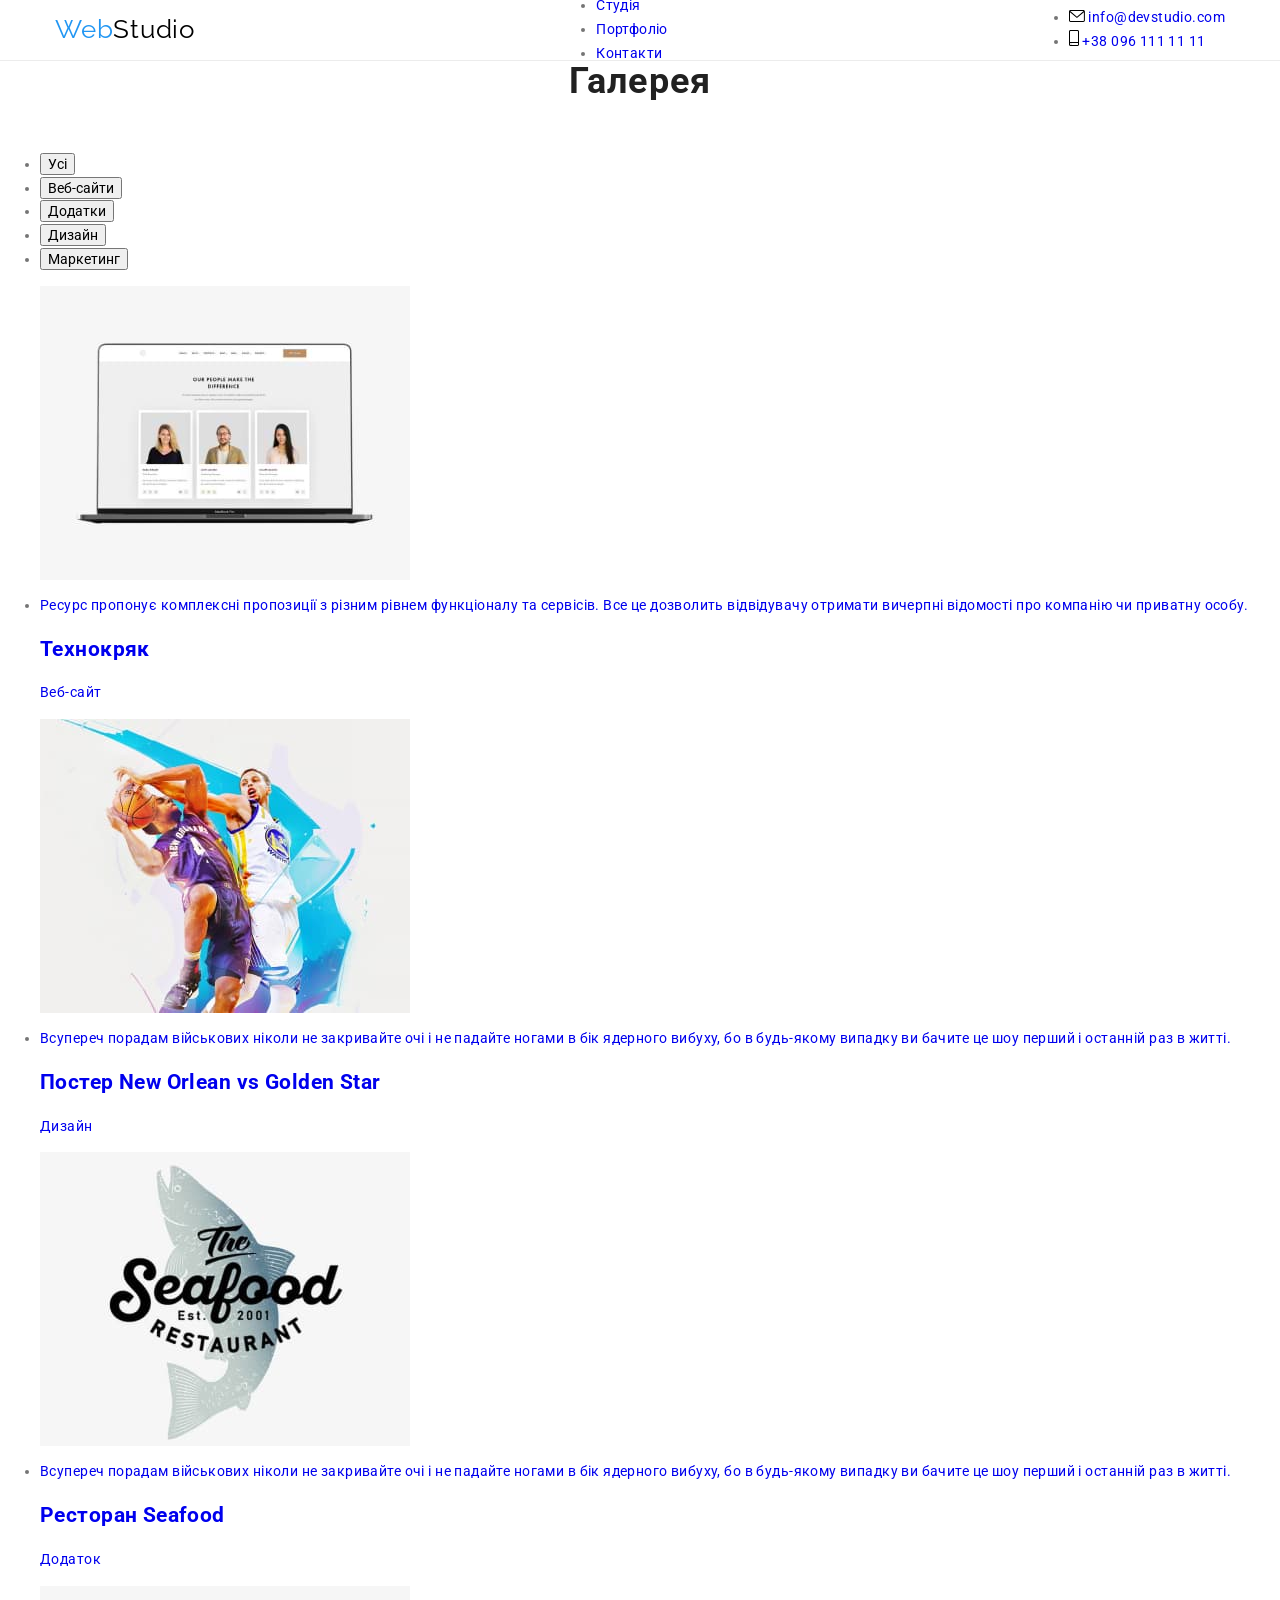
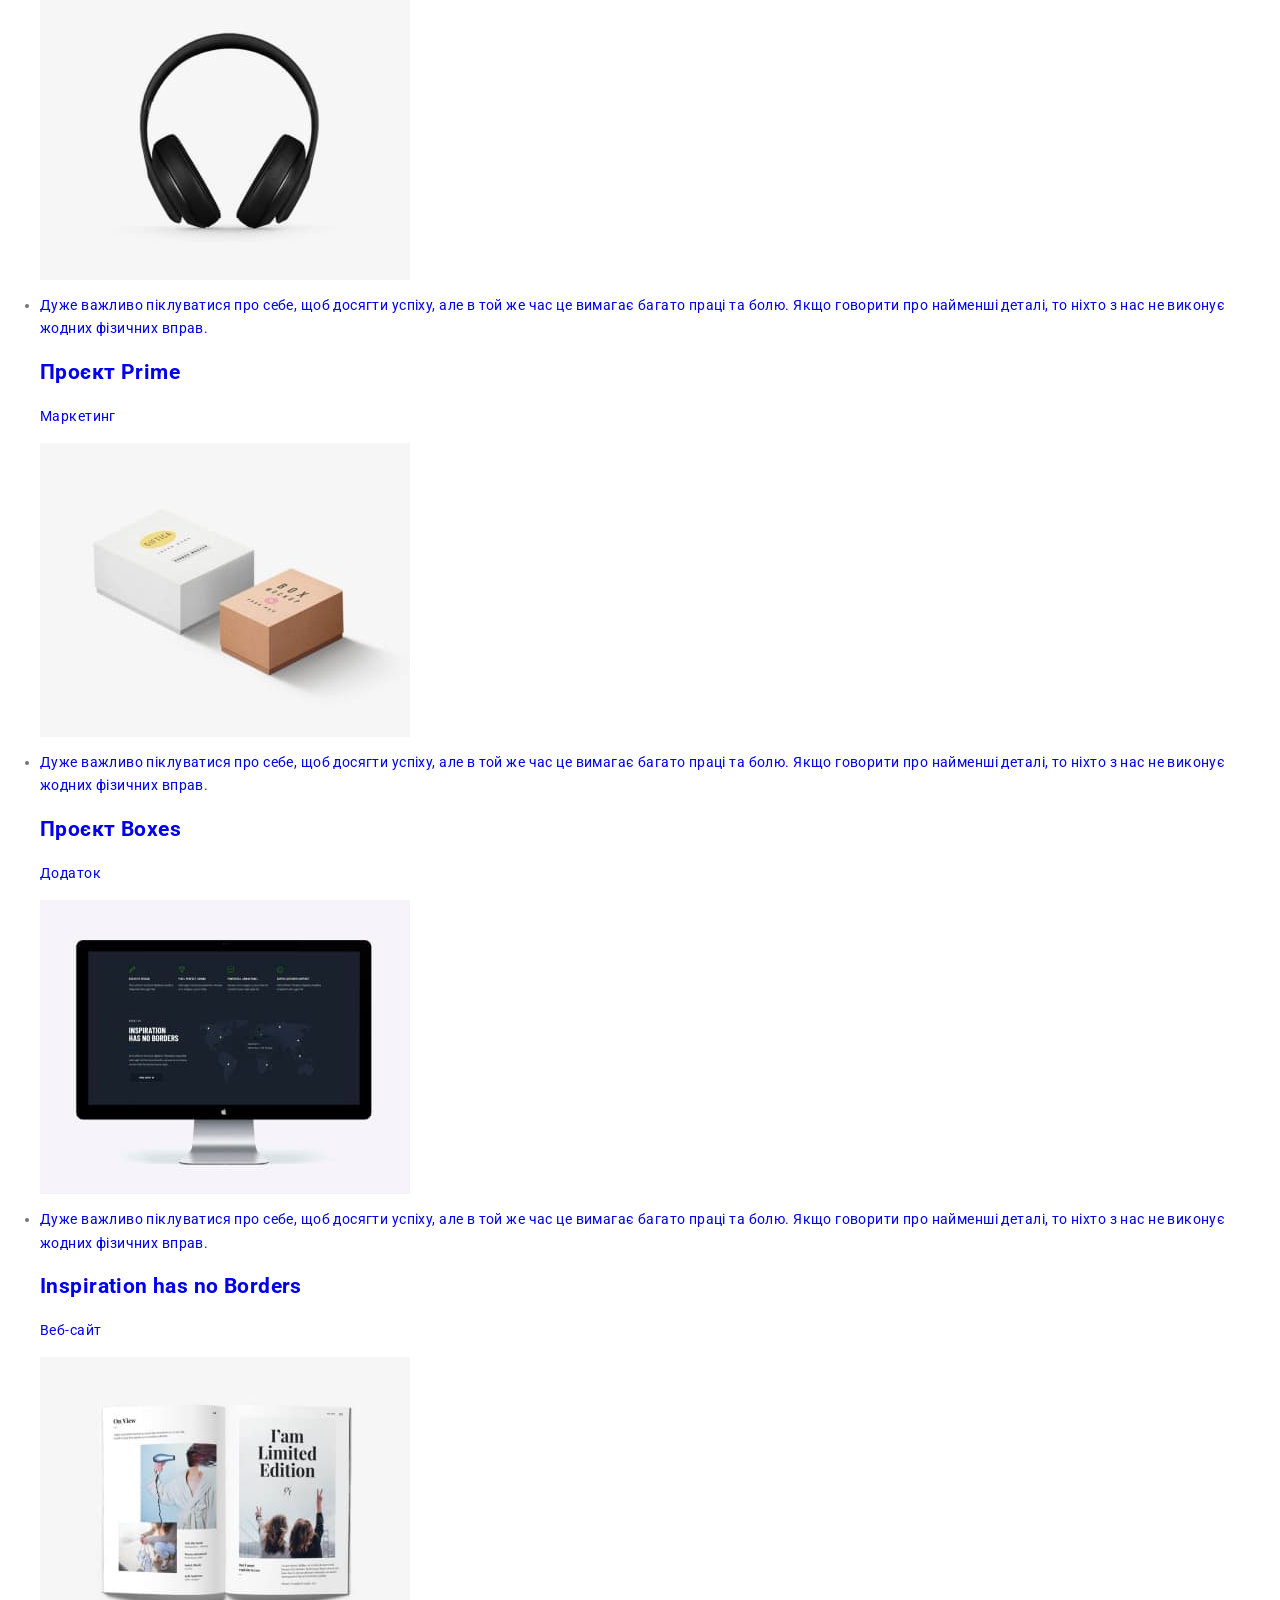
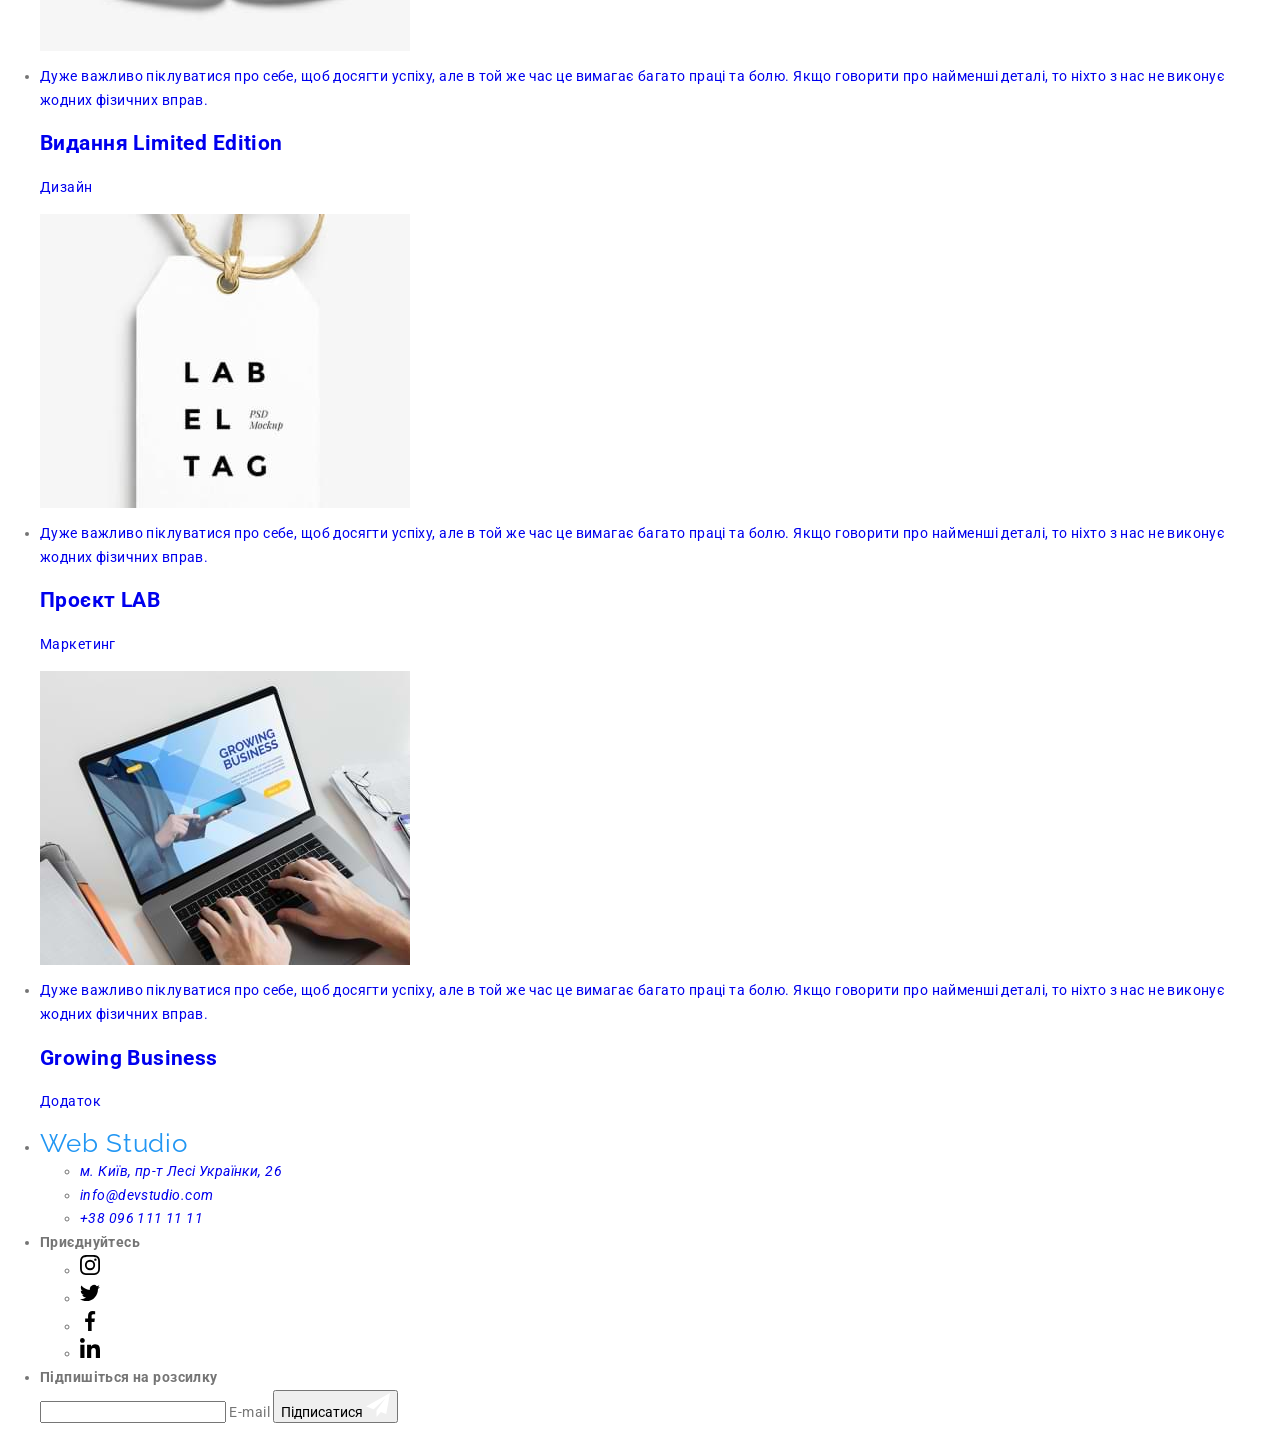
==== portfolio.html @ 3f986a4c "create mobile-menu" ====
<!DOCTYPE html>
<html lang="uk">
  <head>
    <meta charset="UTF-8" />
    <meta http-equiv="X-UA-Compatible" content="IE=edge" />
    <meta name="viewport" content="width=device-width, initial-scale=1.0" />
    <title>Портфоліо</title>
    <link
      href="https://fonts.googleapis.com/css2?family=Raleway:wght@700&family=Roboto:wght@400;500;700;900&display=swap"
      rel="stylesheet"
    />
    <link
      rel="stylesheet"
      href="https://cdnjs.cloudflare.com/ajax/libs/modern-normalize/1.1.0/modern-normalize.min.css"
    />
    <link rel="stylesheet" href="./css/main.min.css" />
  </head>

  <body>
     <!-- Header -->
    <header class="header">
      <div class="header-container">
        <a href="./index.html" class="logo" target="_self"
          >Web<span class="logo__header">Studio</span>
        </a>
        <ul class="header-nav">
          <li class="header-nav__item">
            <a
              href="./index.html"
              class="header-nav__link "
              >Студія</a
            >
          </li>
          <li class="header-nav__item">
            <a href="./portfolio.html" class="header-nav__link header-nav__current">Портфоліо</a>
          </li>
          <li class="header-nav__item">
            <a href="#" class="header-nav__link">Контакти</a>
          </li>
        </ul>

        <ul class="header-contacts">
          <li class="header-contacts__item">
            <a class="header-contacts__link" href="mailto:info@devstudio.com">
              <svg class="header-contacts__icon" width="16px" height="12px">
                <use href="./images/svg-icon/symbol-defs.svg#envelope"></use>
              </svg>
              info@devstudio.com
            </a>
          </li>
          <li class="header-contacts__item">
            <a class="header-contacts__link" href="tel:+380961111111">
              <svg class="header-contacts__icon" width="10px" height="16px">
                <use href="./images/svg-icon/symbol-defs.svg#smartphone"></use>
              </svg>
              +38 096 111 11 11</a
            >
          </li>
        </ul>
      </div>
    </header>

    <!-- Main content -->

    <main>
      <section class="gallery">
        <h1 class="section-title section-title--hidden">Галерея</h1>

        <div class="container">
          <ul class="gallery-buttons">
            <li class="gallery-buttons__item">
              <button type="button" class="gallery-buttons__button">Усі</button>
            </li>
            <li class="gallery-buttons__item">
              <button type="button" class="gallery-buttons__button">
                Веб-сайти
              </button>
            </li>
            <li class="gallery-buttons__item">
              <button type="button" class="gallery-buttons__button">
                Додатки
              </button>
            </li>
            <li class="gallery-buttons__item">
              <button type="button" class="gallery-buttons__button">
                Дизайн
              </button>
            </li>
            <li class="gallery-buttons__item">
              <button type="button" class="gallery-buttons__button">
                Маркетинг
              </button>
            </li>
          </ul>

          <ul class="card-set">
            <li class="gallery-card">
              <a class="gallery-card__link" href="#" target="_self">
                <div class="gallery-card__thumb">
                  <img
                    src="./images/portfolio/img-1.jpeg"
                    alt="Веб-сайт Технокряк"
                    width="370"
                  >
                  <p class="gallery-card__hover">
                    Ресурс пропонує комплексні пропозиції з різним рівнем
                    функціоналу та сервісів. Все це дозволить відвідувачу
                    отримати вичерпні відомості про компанію чи приватну особу.
                  </p>
                </div>

                <div class="gallery-card__caption">
                  <h2 class="gallery-card__title">Технокряк</h2>
                  <p class="gallery-card__text">Веб-сайт</p>
                </div>
              </a>
            </li>

            <li class="gallery-card">
              <a class="gallery-card__link link" href="#" target="_self">
                <div class="gallery-card__thumb">
                  <img
                    src="./images/portfolio/img-2.jpeg"
                    alt="Постер New Orlean vs Golden Star"
                    width="370"
                  >
                  <p class="gallery-card__hover">
                    Всупереч порадам військових ніколи не закривайте очі і не
                    падайте ногами в бік ядерного вибуху, бо в будь-якому
                    випадку ви бачите це шоу перший і останній раз в житті.
                  </p>
                </div>

                <div class="gallery-card__caption">
                  <h2 class="gallery-card__title">
                    Постер New Orlean vs Golden Star
                  </h2>
                  <p class="gallery-card__text">Дизайн</p>
                </div>
              </a>
            </li>

            <li class="gallery-card">
              <a class="gallery-card__link link" href="#" target="_self">
                <div class="gallery-card__thumb">
                  <img
                    src="./images/portfolio/img-3.jpeg"
                    alt="Лого ресторану Seafood"
                    width="370"
                  >
                  <p class="gallery-card__hover">
                    Всупереч порадам військових ніколи не закривайте очі і не
                    падайте ногами в бік ядерного вибуху, бо в будь-якому
                    випадку ви бачите це шоу перший і останній раз в житті.
                  </p>
                </div>

                <div class="gallery-card__caption">
                  <h2 class="gallery-card__title">
                    Ресторан Seafood
                  </h2>
                  <p class="gallery-card__text">Додаток</p>
                </div>
              </a>
            </li>

            <li class="gallery-card">
              <a class="gallery-card__link link" href="#" target="_self">
                <div class="gallery-card__thumb">
                  <img
                    src="./images/portfolio/img-4.jpeg"
                    alt="Навушники"
                    width="370"
                  >
                  <p class="gallery-card__hover">
                    Дуже важливо піклуватися про себе, щоб досягти успіху, але в
                    той же час це вимагає багато праці та болю. Якщо говорити
                    про найменші деталі, то ніхто з нас не виконує жодних
                    фізичних вправ.
                  </p>
                </div>
                <div class="gallery-card__caption">
                  <h2 class="gallery-card__title">Проєкт Prime</h2>
                  <p class="gallery-card__text">Маркетинг</p>
                </div>
              </a>
            </li>

            <li class="gallery-card">
              <a class="gallery-card__link link" href="#" target="_self">
                <div class="gallery-card__thumb">
                  <img
                    src="./images/portfolio/img-5.jpeg"
                    alt="Дві коробки"
                    width="370"
                  >
                  <p class="gallery-card__hover">
                    Дуже важливо піклуватися про себе, щоб досягти успіху, але в
                    той же час це вимагає багато праці та болю. Якщо говорити
                    про найменші деталі, то ніхто з нас не виконує жодних
                    фізичних вправ.
                  </p>
                </div>
                <div class="gallery-card__caption">
                  <h2 class="gallery-card__title">Проєкт Boxes</h2>
                  <p class="gallery-card__text">Додаток</p>
                </div>
              </a>
            </li>

            <li class="card-item">
              <a class="gallery-card__link link" href="#" target="_self">
                <div class="gallery-card__thumb">
                  <img
                    src="./images/portfolio/img-6.jpeg"
                    alt="Монітор"
                    width="370"
                  >
                  <p class="gallery-card__hover">
                    Дуже важливо піклуватися про себе, щоб досягти успіху, але в
                    той же час це вимагає багато праці та болю. Якщо говорити
                    про найменші деталі, то ніхто з нас не виконує жодних
                    фізичних вправ.
                  </p>
                </div>
                <div class="gallery-card__caption">
                  <h2 class="gallery-card__title">Inspiration has no Borders</h2>
                  <p class="gallery-card__text">Веб-сайт</p>
                </div>
              </a>
            </li>

            <li class="gallery-card">
              <a class="gallery-card__link link" href="#" target="_self">
                <div class="gallery-card__thumb">
                  <img
                    src="./images/portfolio/img-7.jpeg"
                    alt="Журнал Limited Edition"
                    width="370"
                  >
                  <p class="gallery-card__hover">
                    Дуже важливо піклуватися про себе, щоб досягти успіху, але в
                    той же час це вимагає багато праці та болю. Якщо говорити
                    про найменші деталі, то ніхто з нас не виконує жодних
                    фізичних вправ.
                  </p>
                </div>
                <div class="gallery-card__caption">
                  <h2 class="gallery-card__title">Видання Limited Edition</h2>
                  <p class="gallery-card__text">Дизайн</p>
                </div>
              </a>
            </li>

            <li class="gallery-card">
              <a class="gallery-card__link link" href="#" target="_self">
                <div class="gallery-card__thumb">
                  <img
                    src="./images/portfolio/img-8.jpeg"
                    alt="Лого LAB"
                    width="370"
                  >
                  <p class="gallery-card__hover">
                    Дуже важливо піклуватися про себе, щоб досягти успіху, але в
                    той же час це вимагає багато праці та болю. Якщо говорити
                    про найменші деталі, то ніхто з нас не виконує жодних
                    фізичних вправ.
                  </p>
                </div>
                <div class="gallery-card__caption">
                  <h2 class="gallery-card__title">Проєкт LAB</h2>
                  <p class="gallery-card__text">Маркетинг</p>
                </div>
              </a>
            </li>

            <li class="gallery-card">
              <a class="gallery-card__link link" href="#" target="_self">
                <div class="gallery-card__thumb">
                  <img
                    src="./images/portfolio/img-9.jpeg"
                    alt="Екран ноутбуку з відкритим сайтом"
                    width="370"
                  >
                  <p class="gallery-card__hover">
                    Дуже важливо піклуватися про себе, щоб досягти успіху, але в
                    той же час це вимагає багато праці та болю. Якщо говорити
                    про найменші деталі, то ніхто з нас не виконує жодних
                    фізичних вправ.
                  </p>
                </div>
                <div class="gallery-card__caption">
                  <h2 class="gallery-card__title">Growing Business</h2>
                  <p class="gallery-card__text">Додаток</p>
                </div>
              </a>
            </li>
          </ul>
        </div>
      </section>
    </main>

    <!-- Footer -->
    <footer class="footer">
      <div class="footer-container">
        <ul class="footer-list">
          <li class="footer-list__item">
            <a
              href="./index.html"
              target="_self"
              class="logo logo__footer"
            >
              Web<span class="logo__footer--white"> Studio </span>
            </a>

            <address>
              <ul class="footer-contacts">
                <li>
                  <a
                    class="footer-contacts__postaddress"
                    href="http://surl.li/cuoxe"
                    rel="noopener noreferrer nofollow"
                    target="_blank"
                  >
                    м. Київ, пр-т Лесі Українки, 26
                  </a>
                </li>
                <li>
                  <a
                    class="footer-contacts__mail"
                    href="mailto:info@devstudio.com"
                  >
                    info@devstudio.com
                  </a>
                </li>
                <li class="">
                  <a class="footer-contacts__tel link" href="tel:+380961111111">
                    +38 096 111 11 11
                  </a>
                </li>
              </ul>
            </address>
          </li>

          <li class="footer-list__item">
            <h4 class="footer-title">Приєднуйтесь</h4>
            <ul class="social-icons">
                  <li class="social-icons__item">
                    <a
                      class="social-icons__link social-icons__link--grey"
                      href="#"
                      target="_blank"
                      rel="noopener noreferrer"
                    >
                      <svg class="social-icons__icon" width="20" height="20">
                        <use
                          href="./images/svg-icon/symbol-defs.svg#instagram"
                        ></use>
                      </svg>
                    </a>
                  </li>

                  <li class="social-icons__item">
                    <a
                      class="social-icons__link social-icons__link--grey"
                      href="#"
                      target="_blank"
                      rel="noopener noreferrer"
                    >
                      <svg class="social-icons__icon" width="20" height="20">
                        <use
                          href="./images/svg-icon/symbol-defs.svg#twitter"
                        ></use>
                      </svg>
                    </a>
                  </li>

                  <li class="social-icons__item">
                    <a
                      class="social-icons__link social-icons__link--grey"
                      href="#"
                      target="_blank"
                      rel="noopener noreferrer"
                    >
                      <svg class="social-icons__icon" width="20" height="20">
                        <use
                          href="./images/svg-icon/symbol-defs.svg#facebook"
                        ></use>
                      </svg>
                    </a>
                  </li>

                  <li class="social-icons__item">
                    <a
                      class="social-icons__link social-icons__link--grey"
                      href="#"
                      target="_blank"
                      rel="noopener noreferrer"
                    >
                      <svg class="social-icons__icon" width="20" height="20">
                        <use
                          href="./images/svg-icon/symbol-defs.svg#linkedin"
                        ></use>
                      </svg>
                    </a>
                  </li>
                </ul>
          </li>

          <li class="footer-list__item">
            <h4 class="footer-title">Підпишіться на розсилку</h4>
            <div class="subscription-form">
              <label class="subscription-form__field">
                <input
                  type="email"
                  class="subscription-form__input"
                  name="mail"
                  placeholder=" "
                />
                <span class="subscription-form__label">E-mail</span>
              </label>

              <button
                type="submit"
                class="subscription-form__button button"
                data-modal-open
              >
                Підписатися
                <svg width="24" height="24" class="subscription-button__icon">
                  <use href="./images/svg-icon/symbol-defs.svg#icon-send"></use>
                </svg>
              </button>
            </div>
          </li>
        </ul>
      </div>
    </footer>
  </body>
</html>
---- css/main.min.css ----
.menu-socials,.menu-contacts,.menu-container__list{padding:0;margin:0;list-style:none}.menu-socials__item,.menu-container__link{text-decoration:none}.header{margin-left:auto;margin-right:auto}.header-container{margin:0 auto;padding-left:15px;padding-right:15px}@media screen and (min-width: 480px){.header-container{width:480px}}@media screen and (min-width: 768px){.header-container{width:768px}}@media screen and (min-width: 1200px){.header-container{width:1200px}}body{background-color:#fff;color:#757575;font-family:"roboto",sans-serif;letter-spacing:.03em;font-size:14px;line-height:1.7}.no-scroll{overflow:hidden}h1,h2,h3,h4{margin:0}a{text-decoration:none}img{display:block}.section-title{font-size:36px;font-weight:700;line-height:1.16;text-align:center;letter-spacing:.03em;color:#212121;margin-top:0;margin-bottom:50px}.logo{color:#2196f3;font-family:raleway,sans-serif;font-size:26px;line-height:1.2;letter-spacing:.03em}.logo__header{color:#000}.header{position:relative;border-bottom:1px solid #ececec}.header-container{display:flex;align-items:center;justify-content:center;align-items:center;justify-content:space-between;height:60px;margin-left:auto;margin-right:auto}@media(max-width: 479px){.navigation{display:none}}.menu-container .menu-toggle{position:absolute;top:10px;right:15px}.menu-toggle,.menu-toggle--close{min-height:40px;min-width:40px;display:flex;align-items:center;justify-content:center;margin:0;padding:0;background-color:rgba(0,0,0,0);border:none;outline:none}@media(min-width: 480px){.menu-button{display:none}}.menu-toggle:hover,.menu-toggle:focus{fill:#2196f3}.menu-container{position:absolute;top:0;left:0;width:100vw;height:100vh;padding:48px 0px 48px 40px;background-color:#fff;z-index:888;transform:translateY(-100%)}.menu-container.is-open{transform:translateY(0)}.menu-container__item:not(:last-child){margin-bottom:32px}.menu-container__item:last-child{margin-bottom:302px}.menu-container__link{font-size:40px;font-weight:500;line-height:1.17;letter-spacing:.02em;color:#212121}.menu-contacts__tel{font-size:34px;font-weight:500;line-height:1.14;letter-spacing:.02em;color:#2196f3}.menu-contacts__mail{font-size:24px;font-weight:500;line-height:1.16;letter-spacing:.02em;color:#757575}.menu-contacts__item:first-child{margin-bottom:32px}.menu-contacts__item:nth-child(2){margin-bottom:64px}.menu-socials{display:flex;width:357px;justify-content:space-between}.menu-socials__item{font-size:18px;font-weight:500;line-height:1.7;letter-spacing:.02}.menu-socials__item a{color:#2196f3}.menu-socials__item:not(:last-child){border:1px solid red}/*# sourceMappingURL=main.min.css.map */
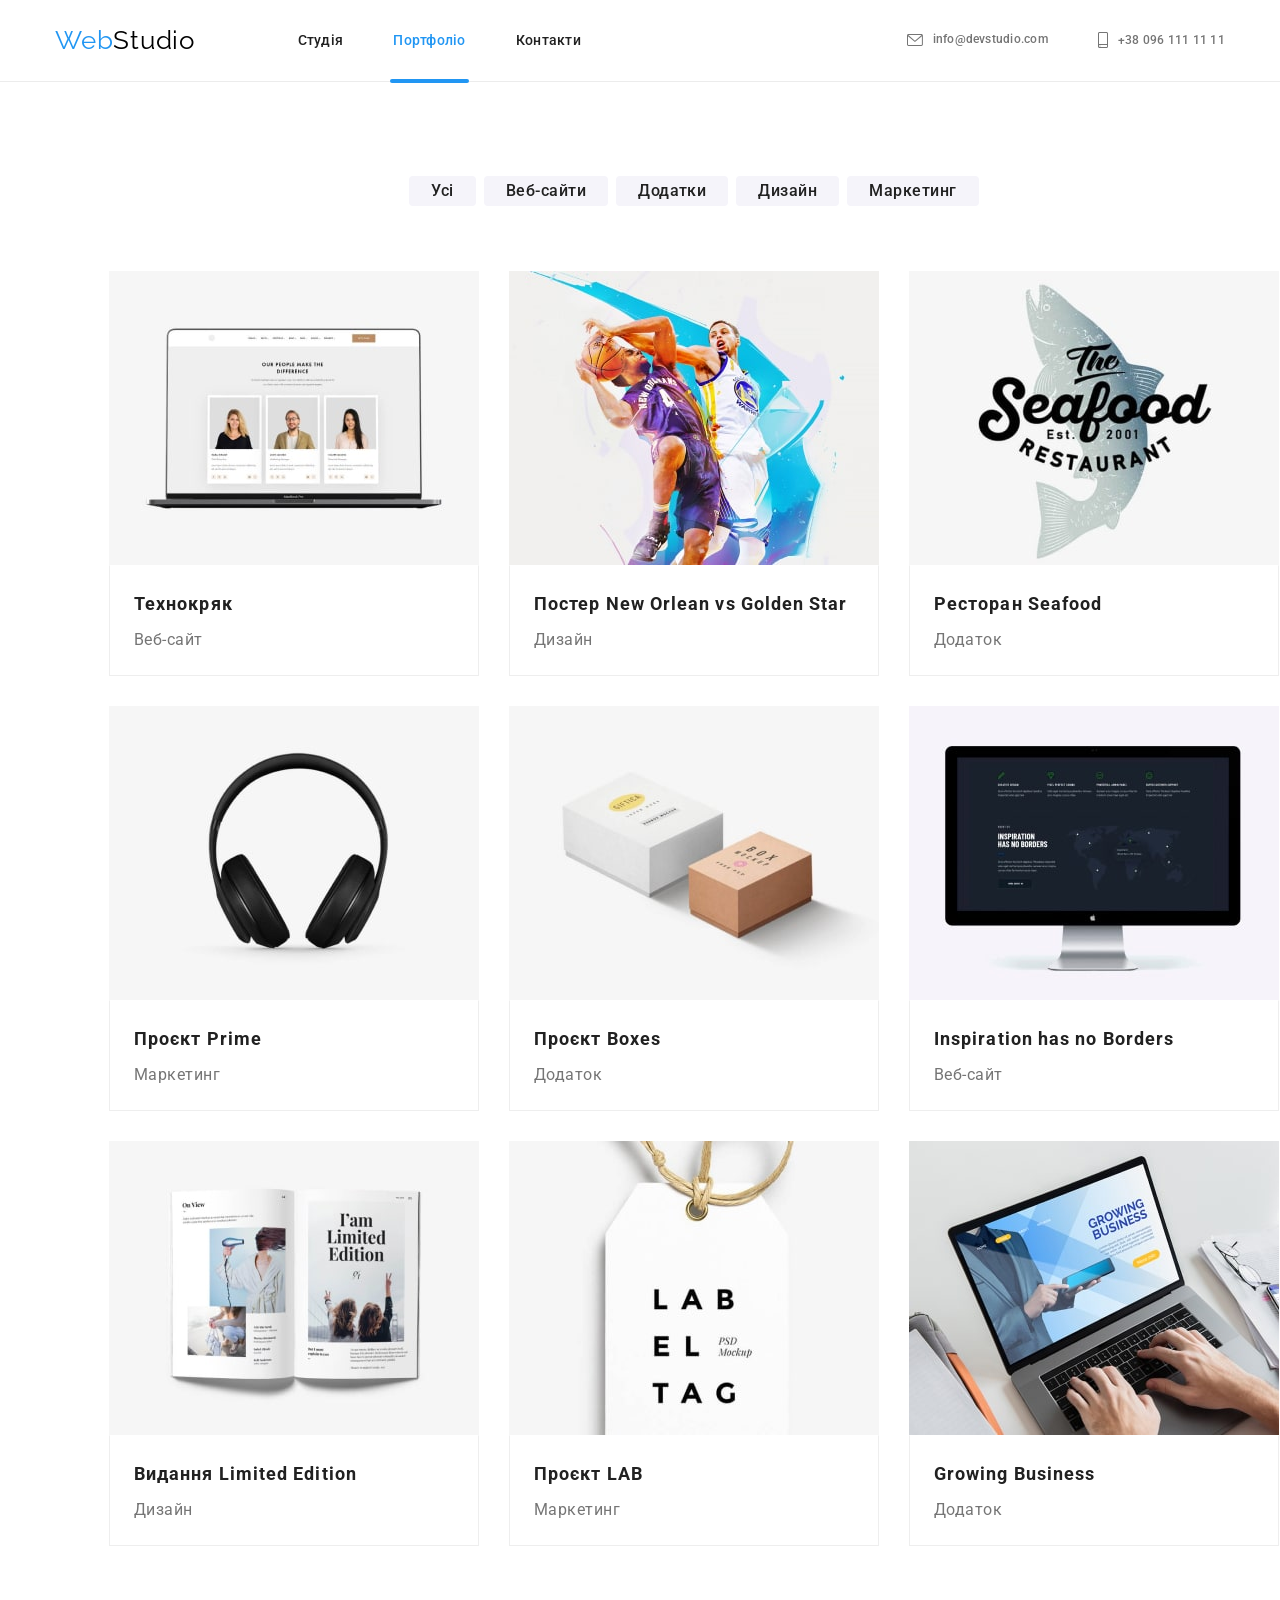
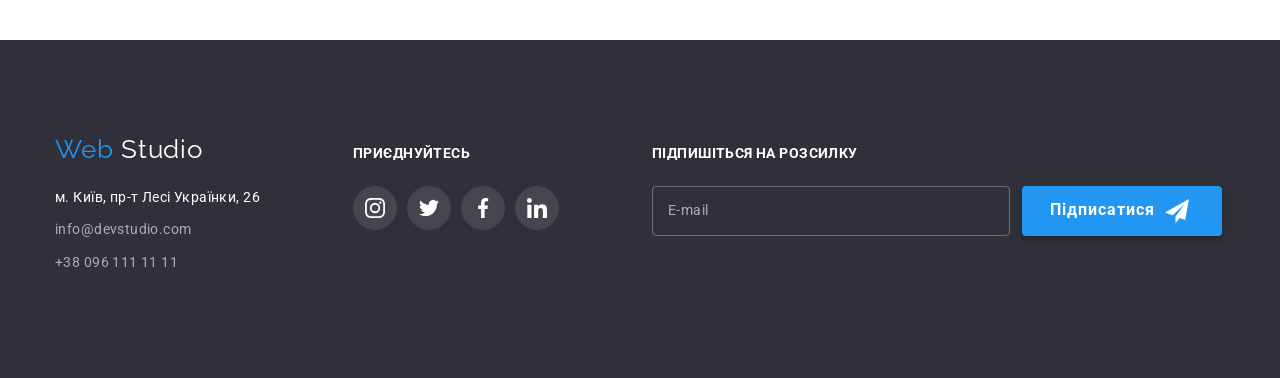
==== commit 461e002c: "changed portfolio" ====
--- a/portfolio.html
+++ b/portfolio.html
@@ -18,21 +18,30 @@
 
   <body>
      <!-- Header -->
-    <header class="header">
+     <header class="header">
       <div class="header-container">
         <a href="./index.html" class="logo" target="_self"
           >Web<span class="logo__header">Studio</span>
         </a>
+
+        <button
+          class="menu-toggle js-open-menu"
+          aria-expanded="false"
+          aria-controls="mobile-menu"
+        >
+          <svg width="40" height="40" aria-label="Перемикач мобільного меню">
+            <use href="./images/svg-icon/symbol-defs.svg#burger"></use>
+          </svg>
+        </button>
+
         <ul class="header-nav">
           <li class="header-nav__item">
-            <a
-              href="./index.html"
-              class="header-nav__link "
+            <a href="./index.html" class="header-nav__link"
               >Студія</a
             >
           </li>
           <li class="header-nav__item">
-            <a href="./portfolio.html" class="header-nav__link header-nav__current">Портфоліо</a>
+            <a href="./portfolio.html" class="header-nav__link  header-nav__current">Портфоліо</a>
           </li>
           <li class="header-nav__item">
             <a href="#" class="header-nav__link">Контакти</a>
@@ -42,21 +51,26 @@
         <ul class="header-contacts">
           <li class="header-contacts__item">
             <a class="header-contacts__link" href="mailto:info@devstudio.com">
-              <svg class="header-contacts__icon" width="16px" height="12px">
+              <svg class="header-contacts__icon header-contacts__icon--envelop">
                 <use href="./images/svg-icon/symbol-defs.svg#envelope"></use>
               </svg>
               info@devstudio.com
             </a>
           </li>
+
           <li class="header-contacts__item">
             <a class="header-contacts__link" href="tel:+380961111111">
-              <svg class="header-contacts__icon" width="10px" height="16px">
+              <svg class="header-contacts__icon header-contacts__icon--smartphone">
                 <use href="./images/svg-icon/symbol-defs.svg#smartphone"></use>
               </svg>
               +38 096 111 11 11</a
             >
           </li>
         </ul>
+
+        <!-- <div class="navigation">
+          
+        </div> -->
       </div>
     </header>
 
@@ -97,11 +111,45 @@
             <li class="gallery-card">
               <a class="gallery-card__link" href="#" target="_self">
                 <div class="gallery-card__thumb">
-                  <img
-                    src="./images/portfolio/img-1.jpeg"
-                    alt="Веб-сайт Технокряк"
-                    width="370"
-                  >
+                  <picture>
+                    <source
+                      srcset="
+                      ./images/portfolio/desk/img-0-desk-1x.jpg 1x,
+                      ./images/portfolio/desk/img-0-desk-2x.jpg 2x
+                      "
+                      media="(min-width: 1200px)"
+                    />
+
+                    <source
+                      srcset="
+                      ./images/portfolio/tab/img-0-tab-1x.jpg 1x,
+                      ./images/portfolio/tab/img-0-tab-2x.jpg 2x
+                      "
+                      media="(min-width: 768px)"
+                    />
+
+                    <source
+                      srcset="
+                      ./images/portfolio/mob/img-0-mob-1x.jpg 1x,
+                      ./images/portfolio/mob/img-0-mob-2x.jpg 2x
+                      "
+                      media="(min-width: 480px)"
+                    />
+
+                    <source
+                      srcset="
+                      ./images/portfolio/320/img-0-320-1x.jpg 1x,
+                      ./images/portfolio/320/img-0-320-2x.jpg 2x
+                      "
+                      media="(max-width: 479px)"
+                    />
+
+                    <img src="./images/portfolio/desk/img-0-desk-1x.jpg" alt="Технокряк">
+                    
+                  </picture>
+                    
+    
+      
                   <p class="gallery-card__hover">
                     Ресурс пропонує комплексні пропозиції з різним рівнем
                     функціоналу та сервісів. Все це дозволить відвідувачу
@@ -119,11 +167,42 @@
             <li class="gallery-card">
               <a class="gallery-card__link link" href="#" target="_self">
                 <div class="gallery-card__thumb">
-                  <img
-                    src="./images/portfolio/img-2.jpeg"
-                    alt="Постер New Orlean vs Golden Star"
-                    width="370"
-                  >
+                  <picture>
+                    <source
+                      srcset="
+                      ./images/portfolio/desk/img-1-desk-1x.jpg 1x,
+                      ./images/portfolio/desk/img-1-desk-2x.jpg 2x
+                      "
+                      media="(min-width: 1200px)"
+                    />
+
+                    <source
+                      srcset="
+                      ./images/portfolio/tab/img-1-tab-1x.jpg 1x,
+                      ./images/portfolio/tab/img-1-tab-2x.jpg 2x
+                      "
+                      media="(min-width: 768px)"
+                    />
+
+                    <source
+                      srcset="
+                      ./images/portfolio/mob/img-1-mob-1x.jpg 1x,
+                      ./images/portfolio/mob/img-1-mob-2x.jpg 2x
+                      "
+                      media="(min-width: 480px)"
+                    />
+
+                    <source
+                      srcset="
+                      ./images/portfolio/320/img-1-320-1x.jpg 1x,
+                      ./images/portfolio/320/img-1-320-2x.jpg 2x
+                      "
+                      media="(max-width: 479px)"
+                    />
+
+                    <img src="./images/portfolio/desk/img-1-desk-1x.jpg" alt="Технокряк">
+                    
+                  </picture>
                   <p class="gallery-card__hover">
                     Всупереч порадам військових ніколи не закривайте очі і не
                     падайте ногами в бік ядерного вибуху, бо в будь-якому
@@ -143,11 +222,42 @@
             <li class="gallery-card">
               <a class="gallery-card__link link" href="#" target="_self">
                 <div class="gallery-card__thumb">
-                  <img
-                    src="./images/portfolio/img-3.jpeg"
-                    alt="Лого ресторану Seafood"
-                    width="370"
-                  >
+                  <picture>
+                    <source
+                      srcset="
+                      ./images/portfolio/desk/img-2-desk-1x.jpg 1x,
+                      ./images/portfolio/desk/img-2-desk-2x.jpg 2x
+                      "
+                      media="(min-width: 1200px)"
+                    />
+
+                    <source
+                      srcset="
+                      ./images/portfolio/tab/img-2-tab-1x.jpg 1x,
+                      ./images/portfolio/tab/img-2-tab-2x.jpg 2x
+                      "
+                      media="(min-width: 768px)"
+                    />
+
+                    <source
+                      srcset="
+                      ./images/portfolio/mob/img-2-mob-1x.jpg 1x,
+                      ./images/portfolio/mob/img-2-mob-2x.jpg 2x
+                      "
+                      media="(min-width: 480px)"
+                    />
+
+                    <source
+                      srcset="
+                      ./images/portfolio/320/img-2-320-1x.jpg 1x,
+                      ./images/portfolio/320/img-2-320-2x.jpg 2x
+                      "
+                      media="(max-width: 479px)"
+                    />
+
+                    <img src="./images/portfolio/desk/img-2-desk-1x.jpg" alt="Технокряк">
+                    
+                  </picture>
                   <p class="gallery-card__hover">
                     Всупереч порадам військових ніколи не закривайте очі і не
                     падайте ногами в бік ядерного вибуху, бо в будь-якому
@@ -167,11 +277,42 @@
             <li class="gallery-card">
               <a class="gallery-card__link link" href="#" target="_self">
                 <div class="gallery-card__thumb">
-                  <img
-                    src="./images/portfolio/img-4.jpeg"
-                    alt="Навушники"
-                    width="370"
-                  >
+                  <picture>
+                    <source
+                      srcset="
+                      ./images/portfolio/desk/img-3-desk-1x.jpg 1x,
+                      ./images/portfolio/desk/img-3-desk-2x.jpg 2x
+                      "
+                      media="(min-width: 1200px)"
+                    />
+
+                    <source
+                      srcset="
+                      ./images/portfolio/tab/img-3-tab-1x.jpg 1x,
+                      ./images/portfolio/tab/img-3-tab-2x.jpg 2x
+                      "
+                      media="(min-width: 768px)"
+                    />
+
+                    <source
+                      srcset="
+                      ./images/portfolio/mob/img-3-mob-1x.jpg 1x,
+                      ./images/portfolio/mob/img-3-mob-2x.jpg 2x
+                      "
+                      media="(min-width: 480px)"
+                    />
+
+                    <source
+                      srcset="
+                      ./images/portfolio/320/img-3-320-1x.jpg 1x,
+                      ./images/portfolio/320/img-3-320-2x.jpg 2x
+                      "
+                      media="(max-width: 479px)"
+                    />
+
+                    <img src="./images/portfolio/desk/img-3-desk-1x.jpg" alt="Технокряк">
+                    
+                  </picture>
                   <p class="gallery-card__hover">
                     Дуже важливо піклуватися про себе, щоб досягти успіху, але в
                     той же час це вимагає багато праці та болю. Якщо говорити
@@ -189,11 +330,42 @@
             <li class="gallery-card">
               <a class="gallery-card__link link" href="#" target="_self">
                 <div class="gallery-card__thumb">
-                  <img
-                    src="./images/portfolio/img-5.jpeg"
-                    alt="Дві коробки"
-                    width="370"
-                  >
+                  <picture>
+                    <source
+                      srcset="
+                      ./images/portfolio/desk/img-4-desk-1x.jpg 1x,
+                      ./images/portfolio/desk/img-4-desk-2x.jpg 2x
+                      "
+                      media="(min-width: 1200px)"
+                    />
+
+                    <source
+                      srcset="
+                      ./images/portfolio/tab/img-4-tab-1x.jpg 1x,
+                      ./images/portfolio/tab/img-4-tab-2x.jpg 2x
+                      "
+                      media="(min-width: 768px)"
+                    />
+
+                    <source
+                      srcset="
+                      ./images/portfolio/mob/img-4-mob-1x.jpg 1x,
+                      ./images/portfolio/mob/img-4-mob-2x.jpg 2x
+                      "
+                      media="(min-width: 480px)"
+                    />
+
+                    <source
+                      srcset="
+                      ./images/portfolio/320/img-4-320-1x.jpg 1x,
+                      ./images/portfolio/320/img-4-320-2x.jpg 2x
+                      "
+                      media="(max-width: 479px)"
+                    />
+
+                    <img src="./images/portfolio/desk/img-4-desk-1x.jpg" alt="Технокряк">
+                    
+                  </picture>
                   <p class="gallery-card__hover">
                     Дуже важливо піклуватися про себе, щоб досягти успіху, але в
                     той же час це вимагає багато праці та болю. Якщо говорити
@@ -211,11 +383,42 @@
             <li class="card-item">
               <a class="gallery-card__link link" href="#" target="_self">
                 <div class="gallery-card__thumb">
-                  <img
-                    src="./images/portfolio/img-6.jpeg"
-                    alt="Монітор"
-                    width="370"
-                  >
+                  <picture>
+                    <source
+                      srcset="
+                      ./images/portfolio/desk/img-5-desk-1x.jpg 1x,
+                      ./images/portfolio/desk/img-5-desk-2x.jpg 2x
+                      "
+                      media="(min-width: 1200px)"
+                    />
+
+                    <source
+                      srcset="
+                      ./images/portfolio/tab/img-5-tab-1x.jpg 1x,
+                      ./images/portfolio/tab/img-5-tab-2x.jpg 2x
+                      "
+                      media="(min-width: 768px)"
+                    />
+
+                    <source
+                      srcset="
+                      ./images/portfolio/mob/img-5-mob-1x.jpg 1x,
+                      ./images/portfolio/mob/img-5-mob-2x.jpg 2x
+                      "
+                      media="(min-width: 480px)"
+                    />
+
+                    <source
+                      srcset="
+                      ./images/portfolio/320/img-5-320-1x.jpg 1x,
+                      ./images/portfolio/320/img-5-320-2x.jpg 2x
+                      "
+                      media="(max-width: 479px)"
+                    />
+
+                    <img src="./images/portfolio/desk/img-5-desk-1x.jpg" alt="Технокряк">
+                    
+                  </picture>
                   <p class="gallery-card__hover">
                     Дуже важливо піклуватися про себе, щоб досягти успіху, але в
                     той же час це вимагає багато праці та болю. Якщо говорити
@@ -233,11 +436,42 @@
             <li class="gallery-card">
               <a class="gallery-card__link link" href="#" target="_self">
                 <div class="gallery-card__thumb">
-                  <img
-                    src="./images/portfolio/img-7.jpeg"
-                    alt="Журнал Limited Edition"
-                    width="370"
-                  >
+                  <picture>
+                    <source
+                      srcset="
+                      ./images/portfolio/desk/img-6-desk-1x.jpg 1x,
+                      ./images/portfolio/desk/img-6-desk-2x.jpg 2x
+                      "
+                      media="(min-width: 1200px)"
+                    />
+
+                    <source
+                      srcset="
+                      ./images/portfolio/tab/img-6-tab-1x.jpg 1x,
+                      ./images/portfolio/tab/img-6-tab-2x.jpg 2x
+                      "
+                      media="(min-width: 768px)"
+                    />
+
+                    <source
+                      srcset="
+                      ./images/portfolio/mob/img-6-mob-1x.jpg 1x,
+                      ./images/portfolio/mob/img-6-mob-2x.jpg 2x
+                      "
+                      media="(min-width: 480px)"
+                    />
+
+                    <source
+                      srcset="
+                      ./images/portfolio/320/img-6-320-1x.jpg 1x,
+                      ./images/portfolio/320/img-6-320-2x.jpg 2x
+                      "
+                      media="(max-width: 479px)"
+                    />
+
+                    <img src="./images/portfolio/desk/img-6-desk-1x.jpg" alt="Технокряк">
+                    
+                  </picture>
                   <p class="gallery-card__hover">
                     Дуже важливо піклуватися про себе, щоб досягти успіху, але в
                     той же час це вимагає багато праці та болю. Якщо говорити
@@ -255,11 +489,42 @@
             <li class="gallery-card">
               <a class="gallery-card__link link" href="#" target="_self">
                 <div class="gallery-card__thumb">
-                  <img
-                    src="./images/portfolio/img-8.jpeg"
-                    alt="Лого LAB"
-                    width="370"
-                  >
+                  <picture>
+                    <source
+                      srcset="
+                      ./images/portfolio/desk/img-7-desk-1x.jpg 1x,
+                      ./images/portfolio/desk/img-7-desk-2x.jpg 2x
+                      "
+                      media="(min-width: 1200px)"
+                    />
+
+                    <source
+                      srcset="
+                      ./images/portfolio/tab/img-7-tab-1x.jpg 1x,
+                      ./images/portfolio/tab/img-7-tab-2x.jpg 2x
+                      "
+                      media="(min-width: 768px)"
+                    />
+
+                    <source
+                      srcset="
+                      ./images/portfolio/mob/img-7-mob-1x.jpg 1x,
+                      ./images/portfolio/mob/img-7-mob-2x.jpg 2x
+                      "
+                      media="(min-width: 480px)"
+                    />
+
+                    <source
+                      srcset="
+                      ./images/portfolio/320/img-7-320-1x.jpg 1x,
+                      ./images/portfolio/320/img-7-320-2x.jpg 2x
+                      "
+                      media="(max-width: 479px)"
+                    />
+
+                    <img src="./images/portfolio/desk/img-7-desk-1x.jpg" alt="Технокряк">
+                    
+                  </picture>
                   <p class="gallery-card__hover">
                     Дуже важливо піклуватися про себе, щоб досягти успіху, але в
                     той же час це вимагає багато праці та болю. Якщо говорити
@@ -277,11 +542,42 @@
             <li class="gallery-card">
               <a class="gallery-card__link link" href="#" target="_self">
                 <div class="gallery-card__thumb">
-                  <img
-                    src="./images/portfolio/img-9.jpeg"
-                    alt="Екран ноутбуку з відкритим сайтом"
-                    width="370"
-                  >
+                  <picture>
+                    <source
+                      srcset="
+                      ./images/portfolio/desk/img-8-desk-1x.jpg 1x,
+                      ./images/portfolio/desk/img-8-desk-2x.jpg 2x
+                      "
+                      media="(min-width: 1200px)"
+                    />
+
+                    <source
+                      srcset="
+                      ./images/portfolio/tab/img-8-tab-1x.jpg 1x,
+                      ./images/portfolio/tab/img-8-tab-2x.jpg 2x
+                      "
+                      media="(min-width: 768px)"
+                    />
+
+                    <source
+                      srcset="
+                      ./images/portfolio/mob/img-8-mob-1x.jpg 1x,
+                      ./images/portfolio/mob/img-8-mob-2x.jpg 2x
+                      "
+                      media="(min-width: 480px)"
+                    />
+
+                    <source
+                      srcset="
+                      ./images/portfolio/320/img-8-320-1x.jpg 1x,
+                      ./images/portfolio/320/img-8-320-2x.jpg 2x
+                      "
+                      media="(max-width: 479px)"
+                    />
+
+                    <img src="./images/portfolio/desk/img-8-desk-1x.jpg" alt="Технокряк">
+                    
+                  </picture>
                   <p class="gallery-card__hover">
                     Дуже важливо піклуватися про себе, щоб досягти успіху, але в
                     той же час це вимагає багато праці та болю. Якщо говорити
@@ -305,17 +601,13 @@
       <div class="footer-container">
         <ul class="footer-list">
           <li class="footer-list__item">
-            <a
-              href="./index.html"
-              target="_self"
-              class="logo logo__footer"
-            >
+            <a href="./index.html" target="_self" class="logo logo__footer">
               Web<span class="logo__footer--white"> Studio </span>
             </a>
 
             <address>
               <ul class="footer-contacts">
-                <li>
+                <li class="footer-contacts__item">
                   <a
                     class="footer-contacts__postaddress"
                     href="http://surl.li/cuoxe"
@@ -325,7 +617,7 @@
                     м. Київ, пр-т Лесі Українки, 26
                   </a>
                 </li>
-                <li>
+                <li class="footer-contacts__item">
                   <a
                     class="footer-contacts__mail"
                     href="mailto:info@devstudio.com"
@@ -333,7 +625,7 @@
                     info@devstudio.com
                   </a>
                 </li>
-                <li class="">
+                <li class="footer-contacts__item">
                   <a class="footer-contacts__tel link" href="tel:+380961111111">
                     +38 096 111 11 11
                   </a>
@@ -345,66 +637,64 @@
           <li class="footer-list__item">
             <h4 class="footer-title">Приєднуйтесь</h4>
             <ul class="social-icons">
-                  <li class="social-icons__item">
-                    <a
-                      class="social-icons__link social-icons__link--grey"
-                      href="#"
-                      target="_blank"
-                      rel="noopener noreferrer"
-                    >
-                      <svg class="social-icons__icon" width="20" height="20">
-                        <use
-                          href="./images/svg-icon/symbol-defs.svg#instagram"
-                        ></use>
-                      </svg>
-                    </a>
-                  </li>
-
-                  <li class="social-icons__item">
-                    <a
-                      class="social-icons__link social-icons__link--grey"
-                      href="#"
-                      target="_blank"
-                      rel="noopener noreferrer"
-                    >
-                      <svg class="social-icons__icon" width="20" height="20">
-                        <use
-                          href="./images/svg-icon/symbol-defs.svg#twitter"
-                        ></use>
-                      </svg>
-                    </a>
-                  </li>
-
-                  <li class="social-icons__item">
-                    <a
-                      class="social-icons__link social-icons__link--grey"
-                      href="#"
-                      target="_blank"
-                      rel="noopener noreferrer"
-                    >
-                      <svg class="social-icons__icon" width="20" height="20">
-                        <use
-                          href="./images/svg-icon/symbol-defs.svg#facebook"
-                        ></use>
-                      </svg>
-                    </a>
-                  </li>
-
-                  <li class="social-icons__item">
-                    <a
-                      class="social-icons__link social-icons__link--grey"
-                      href="#"
-                      target="_blank"
-                      rel="noopener noreferrer"
-                    >
-                      <svg class="social-icons__icon" width="20" height="20">
-                        <use
-                          href="./images/svg-icon/symbol-defs.svg#linkedin"
-                        ></use>
-                      </svg>
-                    </a>
-                  </li>
-                </ul>
+              <li class="social-icons__item">
+                <a
+                  class="social-icons__link social-icons__link--grey"
+                  href="#"
+                  target="_blank"
+                  rel="noopener noreferrer"
+                >
+                  <svg class="social-icons__icon" width="20" height="20">
+                    <use
+                      href="./images/svg-icon/symbol-defs.svg#instagram"
+                    ></use>
+                  </svg>
+                </a>
+              </li>
+
+              <li class="social-icons__item">
+                <a
+                  class="social-icons__link social-icons__link--grey"
+                  href="#"
+                  target="_blank"
+                  rel="noopener noreferrer"
+                >
+                  <svg class="social-icons__icon" width="20" height="20">
+                    <use href="./images/svg-icon/symbol-defs.svg#twitter"></use>
+                  </svg>
+                </a>
+              </li>
+
+              <li class="social-icons__item">
+                <a
+                  class="social-icons__link social-icons__link--grey"
+                  href="#"
+                  target="_blank"
+                  rel="noopener noreferrer"
+                >
+                  <svg class="social-icons__icon" width="20" height="20">
+                    <use
+                      href="./images/svg-icon/symbol-defs.svg#facebook"
+                    ></use>
+                  </svg>
+                </a>
+              </li>
+
+              <li class="social-icons__item">
+                <a
+                  class="social-icons__link social-icons__link--grey"
+                  href="#"
+                  target="_blank"
+                  rel="noopener noreferrer"
+                >
+                  <svg class="social-icons__icon" width="20" height="20">
+                    <use
+                      href="./images/svg-icon/symbol-defs.svg#linkedin"
+                    ></use>
+                  </svg>
+                </a>
+              </li>
+            </ul>
           </li>
 
           <li class="footer-list__item">
--- a/css/main.min.css
+++ b/css/main.min.css
@@ -1 +1 @@
-.menu-socials,.menu-contacts,.menu-container__list{padding:0;margin:0;list-style:none}.menu-socials__item,.menu-container__link{text-decoration:none}.header{margin-left:auto;margin-right:auto}.header-container{margin:0 auto;padding-left:15px;padding-right:15px}@media screen and (min-width: 480px){.header-container{width:480px}}@media screen and (min-width: 768px){.header-container{width:768px}}@media screen and (min-width: 1200px){.header-container{width:1200px}}body{background-color:#fff;color:#757575;font-family:"roboto",sans-serif;letter-spacing:.03em;font-size:14px;line-height:1.7}.no-scroll{overflow:hidden}h1,h2,h3,h4{margin:0}a{text-decoration:none}img{display:block}.section-title{font-size:36px;font-weight:700;line-height:1.16;text-align:center;letter-spacing:.03em;color:#212121;margin-top:0;margin-bottom:50px}.logo{color:#2196f3;font-family:raleway,sans-serif;font-size:26px;line-height:1.2;letter-spacing:.03em}.logo__header{color:#000}.header{position:relative;border-bottom:1px solid #ececec}.header-container{display:flex;align-items:center;justify-content:center;align-items:center;justify-content:space-between;height:60px;margin-left:auto;margin-right:auto}@media(max-width: 479px){.navigation{display:none}}.menu-container .menu-toggle{position:absolute;top:10px;right:15px}.menu-toggle,.menu-toggle--close{min-height:40px;min-width:40px;display:flex;align-items:center;justify-content:center;margin:0;padding:0;background-color:rgba(0,0,0,0);border:none;outline:none}@media(min-width: 480px){.menu-button{display:none}}.menu-toggle:hover,.menu-toggle:focus{fill:#2196f3}.menu-container{position:absolute;top:0;left:0;width:100vw;height:100vh;padding:48px 0px 48px 40px;background-color:#fff;z-index:888;transform:translateY(-100%)}.menu-container.is-open{transform:translateY(0)}.menu-container__item:not(:last-child){margin-bottom:32px}.menu-container__item:last-child{margin-bottom:302px}.menu-container__link{font-size:40px;font-weight:500;line-height:1.17;letter-spacing:.02em;color:#212121}.menu-contacts__tel{font-size:34px;font-weight:500;line-height:1.14;letter-spacing:.02em;color:#2196f3}.menu-contacts__mail{font-size:24px;font-weight:500;line-height:1.16;letter-spacing:.02em;color:#757575}.menu-contacts__item:first-child{margin-bottom:32px}.menu-contacts__item:nth-child(2){margin-bottom:64px}.menu-socials{display:flex;width:357px;justify-content:space-between}.menu-socials__item{font-size:18px;font-weight:500;line-height:1.7;letter-spacing:.02}.menu-socials__item a{color:#2196f3}.menu-socials__item:not(:last-child){border:1px solid red}/*# sourceMappingURL=main.min.css.map */+.card-set,.gallery-buttons,.footer-contacts,.footer-list,.clients-list,.social-icons,.team-list,.specialization-list,.qualities-list,.menu-socials,.menu-contacts,.menu-container__list,.header-contacts,.header-nav{padding:0;margin:0;list-style:none}.menu-socials__item,.menu-container__link{text-decoration:none}.gallery,.qualities,.page-hero,.header{margin-left:auto;margin-right:auto}.footer-container,.clients-container,.team-container,.specialization-container,.container,.header-container{margin:0 auto;padding-left:15px;padding-right:15px}@media screen and (min-width: 320px){.footer-container,.clients-container,.team-container,.specialization-container,.container,.header-container{width:320px}}@media screen and (min-width: 480px){.footer-container,.clients-container,.team-container,.specialization-container,.container,.header-container{width:480px}}@media screen and (min-width: 768px){.footer-container,.clients-container,.team-container,.specialization-container,.container,.header-container{width:768px}}@media screen and (min-width: 1200px){.footer-container,.clients-container,.team-container,.specialization-container,.container,.header-container{width:1200px}}.section-title--hidden{position:absolute;white-space:nowrap;width:1px;height:1px;overflow:hidden;border:0;padding:0;clip:rect(0 0 0 0);-webkit-clip-path:inset(50%);clip-path:inset(50%);margin:-1px}.gallery-card__title,.team-card__title,.qualities-item__title{color:#212121}body{background-color:#fff;color:#757575;font-family:"roboto",sans-serif;letter-spacing:.03em;font-size:14px;line-height:1.7}.no-scroll{overflow:hidden}h1,h2,h3,h4{margin:0}a{text-decoration:none}img{display:block}p{margin-top:0;margin-bottom:0}.section-title{font-size:28px;font-weight:700;line-height:1.17;text-align:center;letter-spacing:.03em;color:#212121;margin-top:0;margin-bottom:30px}.logo{color:#2196f3;font-family:raleway,sans-serif;font-size:26px;line-height:1.2;letter-spacing:.03em}.logo__header{color:#000}.header{border-bottom:1px solid #ececec}@media screen and (max-width: 767px){.header{height:60px}}.header-container{display:flex;align-items:center;justify-content:center;justify-content:space-between;align-items:center}.header-nav{display:flex;align-items:center;justify-content:center}@media screen and (max-width: 767px){.header-nav{display:none}}@media screen and (min-width: 768px){.header-nav{margin-left:88px}}@media screen and (min-width: 1200px){.header-nav{margin-left:92px}}.header-nav__link{display:flex;align-items:center;padding-top:32px;padding-bottom:32px;color:#212121;font-size:14px;font-weight:500;line-height:1.2;letter-spacing:.02em;transition:color 250ms cubic-bezier(0.4, 0, 0.2, 1)}.header-nav__link:hover,.header-nav__link:focus{color:#2196f3}.header-nav__item:not(:last-child){margin-right:50px}.header-nav__current{position:relative;display:block;color:#2196f3}.header-nav__current:after{position:absolute;bottom:-2px;display:block;content:" ";width:calc(100% + 6px);left:-3px;height:4px;background-color:#2196f3;border-radius:2px}.header-contacts{display:none}@media screen and (min-width: 768px){.header-contacts{display:block;margin-left:88px}}@media screen and (min-width: 1200px){.header-contacts{display:flex;margin-left:315px}}.header-contacts__link{display:flex;align-items:center;font-size:12px;font-weight:500;line-height:1.2;color:#757575;letter-spacing:.02em;transition:color 250ms cubic-bezier(0.4, 0, 0.2, 1)}@media screen and (min-width: 1200px){.header-contacts__link{padding-top:32px;padding-bottom:32px;font-size:12px;font-weight:500;line-height:1.2}}.header-contacts__icon{margin-right:10px;display:block;fill:#757575;transition:fill 250ms cubic-bezier(0.4, 0, 0.2, 1)}.header-contacts__icon--envelop{width:14px;height:10px}@media screen and (min-width: 1200px){.header-contacts__icon--envelop{width:16px;height:12px}}.header-contacts__icon--smartphone{width:10px;height:14px}@media screen and (min-width: 1200px){.header-contacts__icon--smartphone{height:16px}}@media screen and (max-width: 1199px){.header-contacts__item:first-child{margin-bottom:10px}}.header-contacts__link:hover,.header-contacts__link:focus{color:#2196f3}.header-contacts__link:hover .header-contacts__icon,.header-contacts__link:focus .header-contacts__icon{fill:#2196f3}@media screen and (min-width: 1200px){.header-contacts__item:not(:last-child){margin-right:50px}}.menu-container .menu-toggle{position:absolute;top:10px;right:15px}.menu-toggle,.menu-toggle--close{min-height:40px;min-width:40px;display:flex;align-items:center;justify-content:center;padding:10px 0;margin:0;padding:0;background-color:rgba(0,0,0,0);border:none;outline:none;padding:10px 0}@media screen and (min-width: 768px){.menu-toggle{display:none}}.menu-toggle:hover,.menu-toggle:focus{fill:#2196f3}.menu-container{position:absolute;top:0;left:0;width:100vw;height:100vh;padding:48px 40px;background-color:#fff;z-index:888;transform:translateX(-100%);opacity:0;text-align:center}@media screen and (min-width: 480px){.menu-container{text-align:left}}.menu-container.is-open{transform:translateX(0);opacity:1}.menu-container__item:not(:last-child){margin-bottom:20px}@media screen and (min-width: 480px){.menu-container__item:not(:last-child){margin-bottom:32px}}.menu-container__item:last-child{margin-bottom:80px}@media screen and (min-width: 480px){.menu-container__item:last-child{margin-bottom:302px}}.menu-container__link{font-size:28px;font-weight:500;line-height:1.14;letter-spacing:.02em;color:#212121}@media screen and (min-width: 480px){.menu-container__link{font-size:40px;font-weight:500;line-height:1.17}}.menu-container__link--current{color:#2196f3}.menu-contacts__tel{font-size:24px;font-weight:500;line-height:1.14;letter-spacing:.02em;color:#2196f3}@media screen and (min-width: 480px){.menu-contacts__tel{font-size:34px;font-weight:500;line-height:1.14}}.menu-contacts__mail{font-size:20px;font-weight:500;line-height:1.14;letter-spacing:.02em;color:#757575}@media screen and (min-width: 480px){.menu-contacts__mail{font-size:24px;font-weight:500;line-height:1.16}}.menu-contacts__item:first-child{margin-bottom:10px}@media screen and (min-width: 480px){.menu-contacts__item:first-child{margin-bottom:32px}}.menu-contacts__item:nth-child(2){margin-bottom:64px}.menu-socials{display:flex;width:357px;justify-content:space-between}@media screen and (max-width: 479px){.menu-socials{display:block;width:100%;justify-content:center}}.menu-socials__item{font-size:18px;font-weight:500;line-height:1.7}.menu-socials__item a{color:#2196f3}@media screen and (min-width: 480px){.menu-socials__item:not(:last-child){padding-right:10px;border-right:1px solid rgba(33,33,33,.2)}}@media screen and (min-width: 480px){.menu-socials__item:not(:first-child){padding-left:10px}}@media screen and (max-width: 479px){.menu-socials__item{display:block;margin-left:auto;margin-right:auto;width:100px}}.menu-socials__item:not(:last-child){width:100px}@media screen and (max-width: 479px){.menu-socials__item:not(:last-child){border-bottom:1px solid rgba(33,33,33,.2)}}.button{width:216px;height:50px;background-color:#2196f3;border-style:none;border-radius:4px;color:#fff;font-family:"roboto",sans-serif;font-size:16px;line-height:2.3;font-weight:700;text-align:center;letter-spacing:.06em;box-shadow:0px 4px 4px rgba(0,0,0,.25)}@media screen and (min-width: 1200px){.button{transition:background-color 250ms var(--timing-function),box-shadow 250ms var(--timing-function)}}.button:hover,.button:focus{background-color:#188ce8}.page-hero{text-align:center;max-width:100%;height:400px;background-color:#2f303a;margin:0 auto;padding:118px 0;background-size:cover;background-repeat:no-repeat;background-image:linear-gradient(to right, rgba(47, 48, 58, 0.4), rgba(47, 48, 58, 0.4)),url(/images/hero/Hero-img-mob-min-1x.jpg)}@media(min-device-pixel-ratio: 2),(-webkit-min-device-pixel-ratio: 2),(min-resolution: 192dpi),(min-resolution: 2dppx){.page-hero{background-image:linear-gradient(to right, rgba(47, 48, 58, 0.4), rgba(47, 48, 58, 0.4)),url(/images/hero/Hero-img-mob-min-2x.jpg)}}@media screen and (min-width: 768px){.page-hero{background-image:linear-gradient(to right, rgba(47, 48, 58, 0.4), rgba(47, 48, 58, 0.4)),url(/images/hero/Hero-img-tab-min-1x.jpg)}}@media screen and (min-width: 768px)and (min-device-pixel-ratio: 2),screen and (min-width: 768px)and (-webkit-min-device-pixel-ratio: 2),screen and (min-width: 768px)and (min-resolution: 192dpi),screen and (min-width: 768px)and (min-resolution: 2dppx){.page-hero{background-image:linear-gradient(to right, rgba(47, 48, 58, 0.4), rgba(47, 48, 58, 0.4)),url(/images/hero/Hero-img-tab-min-2x.jpg)}}@media screen and (min-width: 1200px){.page-hero{height:600px;padding:200px 0;background-image:linear-gradient(to right, rgba(47, 48, 58, 0.4), rgba(47, 48, 58, 0.4)),url(/images/hero/Hero-img-desk-min-1x.jpg)}}@media screen and (min-width: 1200px)and (min-device-pixel-ratio: 2),screen and (min-width: 1200px)and (-webkit-min-device-pixel-ratio: 2),screen and (min-width: 1200px)and (min-resolution: 192dpi),screen and (min-width: 1200px)and (min-resolution: 2dppx){.page-hero{background-image:linear-gradient(to right, rgba(47, 48, 58, 0.4), rgba(47, 48, 58, 0.4)),url(/images/hero/Hero-img-desk-min-2x.jpg)}}@media screen and (max-width: 479px){.page-hero{padding:48px 0}}.page-hero__title{max-width:360px;margin:0px auto 30px;font-size:26px;font-weight:900;line-height:1.61;letter-spacing:.06em;text-transform:uppercase;text-align:center;color:#fff}@media screen and (max-width: 479px){.page-hero__title{max-width:220px;font-size:30px;font-weight:900;line-height:1.61;margin:0px auto 50px}}.backdrop{position:fixed;top:0;left:0;width:100%;height:100%;background-color:rgba(0,0,0,.2);opacity:1;transition:opacity 250ms cubic-bezier(0.4, 0, 0.2, 1)}.backdrop.is-hidden{opacity:0;visibility:hidden;pointer-events:none}.modal{position:absolute;top:50%;left:50%;transform:translate(-50%, -50%);width:450px;height:609px;border-radius:4px;background-color:#fff;box-shadow:0px 1px 3px rgba(0,0,0,.12),0px 1px 1px rgba(0,0,0,.14),0px 2px 1px rgba(0,0,0,.2);z-index:999}@media screen and (max-width: 479px){.modal{width:290px;height:538px}}@media screen and (min-width: 1200px){.modal{width:528px;height:581px}}.close-modal{position:absolute;top:0;right:0;display:flex;width:30px;height:30px;margin:8px 8px auto auto;padding:0;align-items:center;justify-content:center;background-color:#fff;border:1px solid rgba(0,0,0,.1);border-radius:50%;cursor:pointer}.close-modal__icon{fill:#000;transition:fill 250ms cubic-bezier(0.4, 0, 0.2, 1)}.close-modal:hover .close-modal__icon,.close-modal:focus .close-modal__icon{fill:#2196f3}.data-form{text-align:center;position:relative;padding:40px}@media screen and (max-width: 479px){.data-form{padding:40px 20px}}.data-form__title{font-size:20px;font-weight:700;line-height:1.4;letter-spacing:.03em;color:#212121;margin-top:0;margin-bottom:12px;text-align:center}@media screen and (min-width: 1200px){.data-form__title{font-size:20px;font-weight:700;line-height:1.15}}@media screen and (max-width: 479px){.data-form__title{font-size:14px;font-weight:700;line-height:1.15}}.data-form__field{display:block;position:relative}.data-form__input{width:100%;height:40px;border:1px solid rgba(33,33,33,.2);border-radius:4px;padding:11px 11px 11px 42px;transition:border-color 250ms var(--timing-function);margin-bottom:10px}@media screen and (max-width: 479px){.data-form__input{height:32px}}.data-form__label{text-align:left;font-size:12px;font-weight:400;line-height:1.16;letter-spacing:.01em;margin:0 0 4px 0;display:block}@media screen and (max-width: 479px){.data-form__label{font-size:12px;font-weight:400;line-height:1.1}}.data-form__icon{position:absolute;top:29px;left:12px;transition:fill 250ms var(--timing-function)}@media screen and (max-width: 479px){.data-form__icon{top:25px}}.data-form__textarea{display:block;width:100%;height:120px;resize:none;border:1px solid rgba(33,33,33,.2);border-radius:4px;font-size:12px;line-height:1.17;letter-spacing:.01em;color:#757575;padding:12px 16px;margin-bottom:20px;transition:border-color 250ms var(--timing-function)}@media screen and (max-width: 479px){.data-form__textarea{height:80px}}.data-form__input:hover{border-color:#2196f3}.data-form__input:hover+.data-form__icon,.data-form__input:focus+.data-form__icon{fill:#2196f3}.data-form__textarea:hover{border:1px solid #2196f3}.data-form__input:focus,.data-form__textarea:focus{outline:1px solid #2196f3}.data-form__textarea::-moz-placeholder{font-size:12px;line-height:1.16;letter-spacing:.01em;color:rgba(117,117,117,.5)}.data-form__textarea:-ms-input-placeholder{font-size:12px;line-height:1.16;letter-spacing:.01em;color:rgba(117,117,117,.5)}.data-form__textarea::placeholder{font-size:12px;line-height:1.16;letter-spacing:.01em;color:rgba(117,117,117,.5)}.checkbox-agreement{text-align:left;margin-left:34px}@media screen and (max-width: 479px){.checkbox-agreement{margin-left:40px}}@media screen and (min-width: 768px){.checkbox-agreement{margin-left:30px}}@media screen and (min-width: 1200px){.checkbox-agreement{margin-left:34px}}.checkbox{display:inline-flex;cursor:pointer;align-items:center;margin-bottom:30px}.checkbox__input{position:absolute;-webkit-appearance:none;-moz-appearance:none;appearance:none}.agreement{font-size:12px;font-weight:400;line-height:1.17;letter-spacing:.03em;margin-top:0;color:#757575}@media screen and (min-width: 1200px){.agreement{font-size:14px;font-weight:400;line-height:1.7}}.agreement__link{position:relative;color:#2196f3}.agreement__link::after{position:absolute;display:block;content:"";bottom:0;right:0;width:100%;height:1px;background-color:#2196f3}.agreement__link:focus{outline:1px solid #2196f3}.agreement--off{position:absolute;display:inline-flex;width:16px;height:15px;margin-left:-22px;opacity:1}.agreement--on{position:absolute;display:inline-flex;width:16px;height:15px;margin-left:-22px;opacity:0}.checkbox__input:checked~.agreement--off{opacity:0}.checkbox__input:checked~.agreement--on{opacity:1}.checkbox__input:focus~.agreement--off>.checkbox-icon{outline:2px solid #2196f3;border-radius:2px}.modal-send{display:block;text-align:center}.modal-send__button{width:200px}.qualities{padding:60px 0}@media screen and (min-width: 1200px){.qualities{padding:94px 0 47px}}@media screen and (min-width: 768px){.qualities-list{display:flex;flex-wrap:wrap;gap:30px}}@media screen and (max-width: 767px){.qualities-item:not(:last-child){margin-bottom:30px}}@media screen and (min-width: 768px){.qualities-item{width:calc((100% - 30px)/2);display:flex;flex-wrap:wrap}}@media screen and (min-width: 1200px){.qualities-item{width:calc((100% - 90px)/4);display:flex}}.qualities-item__pict{display:inline-flex;width:100%;align-items:center;justify-content:center;width:100%;height:120px;margin-bottom:30px;background-color:#f5f4fa}.qualities-item__title{text-align:center;font-weight:700;font-size:14px;line-height:1.4;letter-spacing:.03em;text-transform:uppercase;margin-top:0;margin-bottom:10px}.specialization{display:none;padding:47px 0 94px}@media screen and (min-width: 1200px){.specialization{display:block}}.specialization-list{display:flex;gap:30px}.specialization-list__item{width:calc((100% - 60px)/3);position:relative;background-color:red}.specialization-list__overlay{position:absolute;left:0;bottom:0;display:flex;margin:0;width:100%;height:70px;background-color:rgba(47,48,58,.8);color:#fff;font-weight:700;text-transform:uppercase;line-height:1.17;letter-spacing:.03em;align-items:center;justify-content:center}.team{background-color:#f5f4fa;padding:60px 0 60px}@media screen and (min-width: 1200px){.team{padding:94px 0 94px}}@media screen and (min-width: 768px){.team-list{display:flex;flex-wrap:wrap;gap:30px}}.social-icons{display:flex;justify-content:center}.social-icons__item{width:44px;height:44px}.social-icons__item:not(:last-child){margin-right:10px}.social-icons__link{display:flex;width:100%;height:100%;align-items:center;justify-content:center;border-radius:50%;transition:fill 250ms cubic-bezier(0.4, 0, 0.2, 1),background-color 250ms cubic-bezier(0.4, 0, 0.2, 1)}.team-card{border-bottom-right-radius:4px;border-bottom-left-radius:4px;box-shadow:0px 1px 3px rgba(0,0,0,.12),0px 1px 1px rgba(0,0,0,.14),0px 2px 1px rgba(0,0,0,.2)}@media screen and (max-width: 767px){.team-card:not(:last-child){margin-bottom:30px}}@media screen and (min-width: 768px){.team-card{width:calc((100% - 30px)/2)}}@media screen and (min-width: 1200px){.team-card{width:calc((100% - 90px)/4)}}.team-card__caption{background-color:#fff;padding:30px 0;border-radius:4px}.team-card__title{font-size:16px;font-weight:500;line-height:1.2;text-align:center;letter-spacing:.03em;margin:0 0 10px}.team-card__position{font-size:16px;font-weight:400;line-height:1.2;text-align:center;letter-spacing:.03em;margin:0 0 16px 0}.social-icons__link{fill:#afb1b8}.social-icons__link:hover,.social-icons__link:focus{fill:#fff;background-color:#2196f3}.clients{padding:60px 0}@media screen and (min-width: 1200px){.clients{padding:94px 0 94px}}.clients-list{display:flex;flex-wrap:wrap;gap:30px}.clients-list__item{width:calc((100% - 30px)/2);height:92px}@media screen and (min-width: 768px){.clients-list__item{width:calc((100% - 60px)/3)}}@media screen and (min-width: 1200px){.clients-list__item{flex-basis:calc((100% - 150px)/6)}}.clients-list__link{display:flex;align-items:center;justify-content:center;width:100%;height:100%;border:1px solid #afb1b8;fill:#afb1b8;border-radius:4px;cursor:pointer;transition:fill 250ms cubic-bezier(0.4, 0, 0.2, 1),border 250ms cubic-bezier(0.4, 0, 0.2, 1)}.clients-list__link:hover,.clients-list__link:focus{fill:#2196f3;border:1px solid #2196f3}.footer{padding:60px 0;background-color:#2f303a}@media screen and (min-width: 1200px){.footer{padding:94px 0}}.footer-list{text-align:center}@media screen and (min-width: 768px){.footer-list{display:inline-flex;flex-wrap:wrap;text-align:center;justify-content:space-between}}@media screen and (min-width: 1200px){.footer-list{text-align:left;align-items:baseline}}@media screen and (min-width: 768px){.footer-list__item:last-child{margin-left:auto;margin-right:auto}}@media screen and (max-width: 767px){.footer-list__item:not(:last-child){width:100%}}@media screen and (max-width: 1199x){.footer-list__item:not(:last-child){width:50%;margin-bottom:60px}}@media screen and (min-width: 1200px){.footer-list__item:not(:last-child){margin-right:93px}}.logo__footer--white{color:#fff}.footer-contacts{margin-top:20px}.footer-contacts__postaddress{display:block;color:#fff;font-style:normal;transition:cubic-bezier(0.4, 0, 0.2, 1)}.footer-contacts__mail,.footer-contacts__tel{display:block;color:#fff;font-style:normal;color:rgba(255,255,255,.6);transition:color 250ms cubic-bezier(0.4, 0, 0.2, 1)}@media screen and (min-width: 1200px){.footer-contacts__mail,.footer-contacts__tel{margin-bottom:9px}}.footer-contacts__item:not(:last-child){margin-bottom:8px}@media screen and (min-width: 1200px){.footer-contacts__item:not(:last-child){margin-bottom:9px}}.footer-contacts__postaddress:hover,.footer-contacts__postaddress:focus{color:#2196f3}.footer-contacts__mail:hover,.footer-contacts__mail:focus{color:#2196f3}.footer-contacts__tel:hover,.footer-contacts__tel:focus{color:#2196f3}.footer-title{margin:0 0 20px;font-size:14px;font-weight:700;color:#fff;text-transform:uppercase}.social-icons__link--grey{fill:#fff;background-color:rgba(255,255,255,.1)}.social-icons__link:hover,.social-icons__link:focus{background-color:#2196f3}@media screen and (min-width: 1200px){.subscription-form{display:flex}}@media screen and (max-width: 1199px){.subscription-form{text-align:center}}.subscription-form__field{position:relative}@media screen and (max-width: 1199px){.subscription-form__field{display:inline-block;margin-bottom:30px}}@media screen and (min-width: 1200px){.subscription-form__field{margin-right:12px}}.subscription-form__input{width:450px;height:50px;color:rgba(255,255,255,.6);background-color:rgba(0,0,0,0);border:1px solid rgba(255,255,255,.3);border-radius:4px;padding-left:16px}@media screen and (max-width: 480px){.subscription-form__input{width:290px;height:50px}}@media screen and (min-width: 1200px){.subscription-form__input{width:358px;height:50px}}.subscription-form__label{position:absolute;top:0;left:0;left:16px;top:50%;color:rgba(255,255,255,.6);transform:translate(0, -50%)}.subscription-form__input:not(:-moz-placeholder-shown)+.subscription-form__label{opacity:0}.subscription-form__input:not(:-ms-input-placeholder)+.subscription-form__label{opacity:0}.subscription-form__input:not(:placeholder-shown)+.subscription-form__label,.subscription-form__input:focus+.subscription-form__label{opacity:0}.subscription-form__button{display:flex;width:200px;padding:0 28px;align-items:center}@media screen and (max-width: 1199px){.subscription-form__button{margin-left:auto;margin-right:auto}}.subscription-button__icon{margin-left:10px}.gallery-buttons{display:flex;flex-wrap:wrap;justify-content:start;margin-bottom:25px;width:334px}@media screen and (min-width: 768px){.gallery-buttons{margin-bottom:0;margin-bottom:30px;justify-content:center;width:100%}}@media screen and (min-width: 1200px){.gallery-buttons{margin-bottom:50px}}.gallery-buttons__button{background-color:#f5f4fa;color:#212121;border-style:none;border-radius:4px;margin-bottom:15px;font-size:16px;font-weight:500;line-height:1.16;letter-spacing:.03em;display:inline-block;padding:6px 22px;transition:color 250ms cubic-bezier(0.4, 0, 0.2, 1),background-color 250ms cubic-bezier(0.4, 0, 0.2, 1),box-shadow 250ms cubic-bezier(0.4, 0, 0.2, 1)}.gallery-buttons__item:not(:last-child){margin-right:8px}.gallery-buttons__button:hover,.gallery-buttons__button:focus{background-color:#2196f3;color:#fff;box-shadow:0px 3px 1px rgba(0,0,0,.1),0px 1px 2px rgba(0,0,0,.08),0px 2px 2px rgba(0,0,0,.12);cursor:pointer}.gallery{padding:60px 0}@media screen and (min-width: 1200px){.gallery{padding:94px}}.card-set{display:flex;flex-wrap:wrap;gap:30px}.gallery-card{flex-basis:calc((100% - 60px)/3)}.gallery-card__link{display:flex;flex-direction:column;width:100%;transition:box-shadow 250ms cubic-bezier(0.4, 0, 0.2, 1)}.gallery-card__thumb{position:relative;overflow:hidden}.gallery-card__hover{position:absolute;width:100%;height:100%;top:0;padding:77px 24px;margin:0;font-size:18px;line-height:1.5;letter-spacing:.03em;text-align:left;opacity:90%;background-color:#2196f3;color:#fff;transform:translateY(100%);transition:transform 250ms cubic-bezier(0.4, 0, 0.2, 1)}@media screen and (max-width: 479px){.gallery-card__hover{font-size:14px;line-height:1.5;padding:33px 24px}}@media screen and (min-width: 768px){.gallery-card__hover{padding:63px 24px}}.gallery-card__caption{border:1px solid #eee;border-top:1px solid rgba(0,0,0,0);padding:20px 24px;flex-grow:1}.gallery-card__title{font-size:18px;font-weight:700;line-height:2;letter-spacing:.06em;text-align:left;margin:0px 0px 4px}.gallery-card__text{color:#757575;font-size:16px;font-weight:400;line-height:1.8;letter-spacing:.03em;margin:0px}.gallery-card__link:hover .gallery-card__hover{transform:translate(0)}.gallery-card__link:hover,.gallery-card__link:focus{box-shadow:0px 1px 1px rgba(0,0,0,.12),0px 4px 4px rgba(0,0,0,.06),1px 4px 6px rgba(0,0,0,.16)}/*# sourceMappingURL=main.min.css.map */
